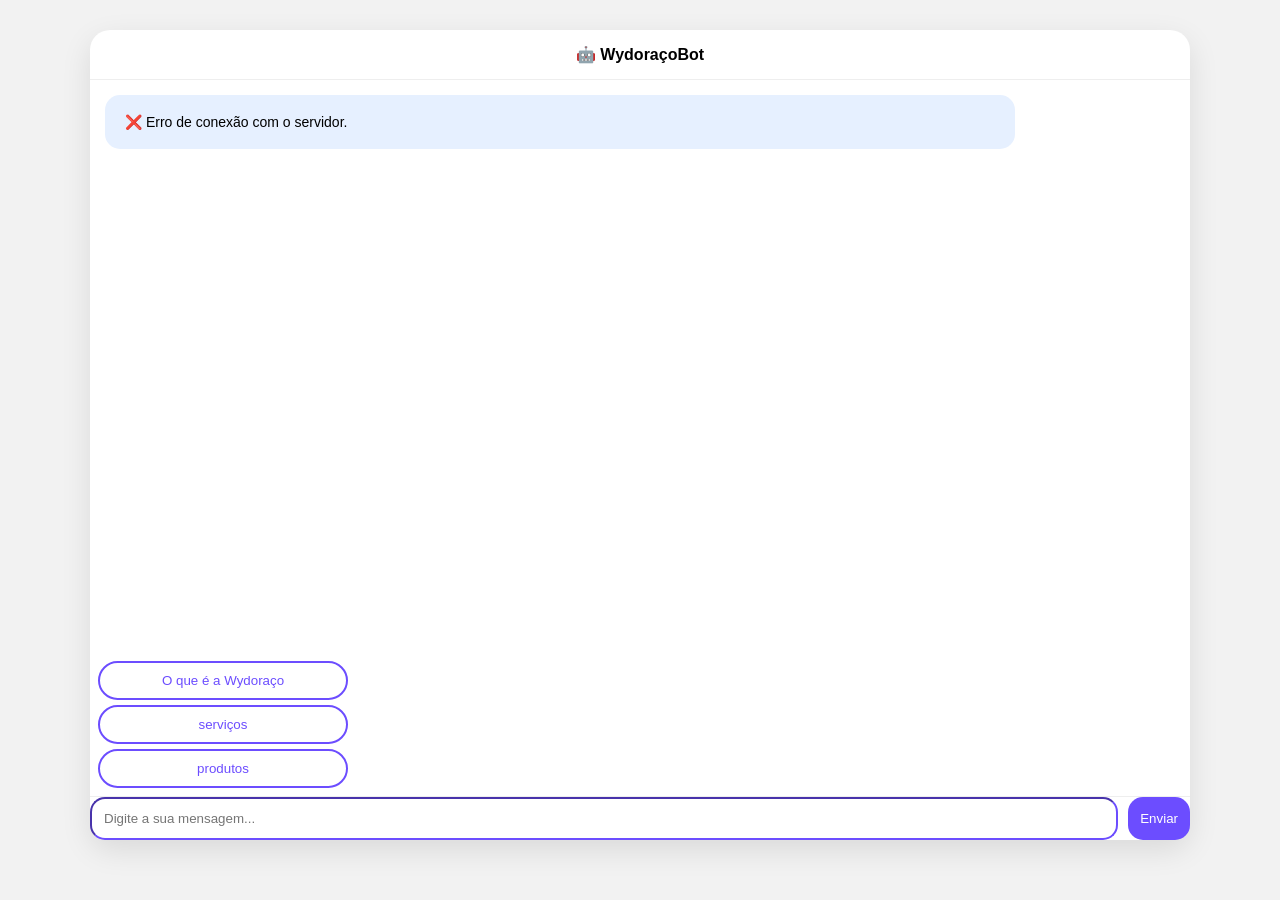
==== index.html @ 4e7fb98c "Initial commit" ====
<!DOCTYPE html>
<html lang="pt">
<head>
    <meta charset="UTF-8">
    <meta name="viewport" content="width=device-width, initial-scale=1.0">
    <title>WydoraçoBot</title>
    <link rel="stylesheet" href="css/index.css">


</head>
<body>
     <!-- Cabeçalho é caixa principal do chat -->
      <div class="chat-container">

         <!-- chat-header onde vai ficar o nome do chat-->
          <header class="chat-header">
                🤖 WydoraçoBot
          </header>

           <!-- Área das mensagens onde vão aparecer elas -->
            <div class="chat-messages" id="chat"></div>

                 <!-- Botões rápidos -->
                  <div class="quick-actions">
                    <button onclick="acaoRapida('O que e a Wydoraco')" id="firstButton"> O que é a Wydoraço

                    </button>

                    <button onclick="acaoRapida('servicos')" id="firstButton">serviços</button>

                    <button onclick="acaoRapida('produtos')" id="firstButton">produtos</button>
                  </div>

                  <!-- Campo de texto onde serão digitado as informações -->
                   <div class="chat-input">
                     <input type="text" id="inputMensagem" placeholder="Digite a sua mensagem...">
                     <button onclick="enviarMensagem()">Enviar</button>

                   </div> 
            </div>

            <script src="js/index.js"></script>
            <!-- Google tag (gtag.js) -->
<script async src="https://www.googletagmanager.com/gtag/js?id=G-2JNBLK88PM"></script>
<script>
  window.dataLayer = window.dataLayer || [];
  function gtag(){dataLayer.push(arguments);}
  gtag('js', new Date());

  gtag('config', 'G-2JNBLK88PM');
</script>
      
</body>
</html>
---- css/index.css ----
*{box-sizing:border-box;font-family:Arial,Helvetica,sans-serif}.digitando{font-style:italic;opacity:.7;animation:piscar 1.4s infinite}@keyframes piscar{0%{opacity:.3}50%{opacity:1}100%{opacity:.3}}@media(max-width: 480){body{background:#f2f2f2;display:flex;justify-content:center;padding:20px}.chat-container{width:100%;max-width:400px;height:90vh;background:#fff;border-radius:20px;display:flex;flex-direction:column;box-shadow:0 10px 30px #0000001a}.chat-header{padding:15px;text-align:center;font-weight:700;border-bottom:1px solid #eee}.chat-messages{flex:1;padding:15px;overflow-y:auto;width:100%}.mensagem{max-width:75%;padding:10px 14px;border-radius:15px;margin-bottom:10px;font-size:14px}.bot{background:#e6f0ff;align-self:flex-start}.usuario{background:#6c4dff;color:#fff;align-self:flex-end}.quick-actions{display:flex;flex-direction:column;gap:4px;padding:4px}#firstButton{width:170px}#firstButton:hover{background-color:#6c4dff;color:#fff}.quick-actions button{border:2px solid #6c4dff;background:transparent;color:#6c4dff;padding:10px;border-radius:20px;cursor:pointer}.chat-input{display:flex;border-top:1px solid #eee}.chat-input input{flex:1;padding:12px;border-radius:15px;border-color:#6c4dff;outline:none}.chat-input button{padding:12px;background:#6c4dff;color:#fff;border:none;cursor:pointer;border-radius:15px;margin-left:10px}}@media(max-width: 600px){body{background:#f2f2f2;display:flex;justify-content:center;padding:20px}.chat-container{width:100%;max-width:580px;height:90vh;background:#fff;border-radius:20px;display:flex;flex-direction:column;box-shadow:0 10px 30px #0000001a}.chat-header{padding:15px;text-align:center;font-weight:700;border-bottom:1px solid #eee}.chat-messages{flex:1;padding:15px;overflow-y:auto;width:100%}.mensagem{max-width:75%;padding:10px 14px;border-radius:15px;margin-bottom:10px;font-size:14px}.bot{background:#e6f0ff;align-self:flex-start}.usuario{background:#6c4dff;color:#fff;align-self:flex-end}.quick-actions{display:flex;flex-direction:column;gap:4px;padding:4px}#firstButton{width:170px}#firstButton:hover{background-color:#6c4dff;color:#fff}.quick-actions button{border:2px solid #6c4dff;background:transparent;color:#6c4dff;padding:10px;border-radius:20px;cursor:pointer}.chat-input{display:flex;border-top:1px solid #eee}.chat-input input{flex:1;padding:12px;border-radius:15px;border-color:#6c4dff;outline:none}.chat-input button{padding:12px;background:#6c4dff;color:#fff;border:none;cursor:pointer;border-radius:15px;margin-left:10px}}@media(max-width: 768px){body{background:#f2f2f2;display:flex;justify-content:center;padding:20px}.chat-container{width:100%;max-width:700px;height:90vh;background:#fff;border-radius:20px;display:flex;flex-direction:column;box-shadow:0 10px 30px #0000001a}.chat-header{padding:15px;text-align:center;font-weight:700;border-bottom:1px solid #eee}.chat-messages{flex:1;padding:15px;overflow-y:auto}.mensagem{max-width:80%;padding:15px 16px;border-radius:15px;margin-bottom:10px;font-size:14px}.bot{background:#e6f0ff;align-self:flex-start}.usuario{background:#6c4dff;color:#fff;align-self:flex-end}.quick-actions{display:flex;flex-direction:column;gap:5px;padding:4px}#firstButton{width:180px}#firstButton:hover{background-color:#6c4dff;color:#fff}.quick-actions button{border:2px solid #6c4dff;background:transparent;color:#6c4dff;padding:10px;border-radius:20px;cursor:pointer}.chat-input{display:flex;border-top:1px solid #eee}.chat-input input{flex:1;padding:12px;border-radius:15px;border-color:#6c4dff;outline:none}.chat-input button{padding:12px;background:#6c4dff;color:#fff;border:none;cursor:pointer;border-radius:15px;margin-left:10px}}@media(max-width:992px){body{background:#f2f2f2;display:flex;justify-content:center;padding:20px}.chat-container{width:100%;max-width:900px;height:90vh;background:#fff;border-radius:20px;display:flex;flex-direction:column;box-shadow:0 10px 30px #0000001a}.chat-header{padding:15px;text-align:center;font-weight:700;border-bottom:1px solid #eee}.chat-messages{flex:1;padding:15px;overflow-y:auto}.mensagem{max-width:83%;padding:17px 18px;border-radius:15px;margin-bottom:10px;font-size:14px}.bot{background:#e6f0ff;align-self:flex-start}.usuario{background:#6c4dff;color:#fff;align-self:flex-end}.quick-actions{display:flex;flex-direction:column;gap:5px;padding:8px}#firstButton{width:190px}#firstButton:hover{background-color:#6c4dff;color:#fff}.quick-actions button{border:2px solid #6c4dff;background:transparent;color:#6c4dff;padding:10px;border-radius:20px;cursor:pointer}.chat-input{display:flex;border-top:1px solid #eee}.chat-input input{flex:1;padding:12px;border-radius:15px;border-color:#6c4dff;outline:none}.chat-input button{padding:12px;background:#6c4dff;color:#fff;border:none;cursor:pointer;border-radius:15px;margin-left:10px}}@media(max-width:1200px){body{background:#f2f2f2;display:flex;justify-content:center;padding:22px}.chat-container{width:100%;max-width:1000px;height:90vh;background:#fff;border-radius:20px;display:flex;flex-direction:column;box-shadow:0 10px 30px #0000001a}.chat-header{padding:15px;text-align:center;font-weight:700;border-bottom:1px solid #eee}.chat-messages{flex:1;padding:15px;overflow-y:auto}.mensagem{max-width:85%;padding:19px 20px;border-radius:15px;margin-bottom:10px;font-size:14px}.bot{background:#e6f0ff;align-self:flex-start}.usuario{background:#6c4dff;color:#fff;align-self:flex-end}.quick-actions{display:flex;flex-direction:column;gap:5px;padding:8px}#firstButton{width:200px}#firstButton:hover{background-color:#6c4dff;color:#fff}.quick-actions button{border:2px solid #6c4dff;background:transparent;color:#6c4dff;padding:10px;border-radius:20px;cursor:pointer}.chat-input{display:flex;border-top:1px solid #eee}.chat-input input{flex:1;padding:12px;border-radius:15px;border-color:#6c4dff;outline:none}.chat-input button{padding:12px;background:#6c4dff;color:#fff;border:none;cursor:pointer;border-radius:15px;margin-left:10px}}@media(max-width:1500px){body{background:#f2f2f2;display:flex;justify-content:center;padding:22px}.chat-container{width:100%;max-width:1100px;height:90vh;background:#fff;border-radius:20px;display:flex;flex-direction:column;box-shadow:0 10px 30px #0000001a}.chat-header{padding:15px;text-align:center;font-weight:700;border-bottom:1px solid #eee}.chat-messages{flex:1;padding:15px;overflow-y:auto}.mensagem{max-width:85%;padding:19px 20px;border-radius:15px;margin-bottom:10px;font-size:14px}.bot{background:#e6f0ff;align-self:flex-start}.usuario{background:#6c4dff;color:#fff;align-self:flex-end}.quick-actions{display:flex;flex-direction:column;gap:5px;padding:8px}#firstButton{width:250px}#firstButton:hover{background-color:#6c4dff;color:#fff}.quick-actions button{border:2px solid #6c4dff;background:transparent;color:#6c4dff;padding:10px;border-radius:20px;cursor:pointer}.chat-input{display:flex;border-top:1px solid #eee}.chat-input input{flex:1;padding:12px;border-radius:15px;border-color:#6c4dff;outline:none}.chat-input button{padding:12px;background:#6c4dff;color:#fff;border:none;cursor:pointer;border-radius:15px;margin-left:10px}}@media(max-width:1800px){body{background:#f2f2f2;display:flex;justify-content:center;padding:22px}.chat-container{width:100%;max-width:1100px;height:90vh;background:#fff;border-radius:20px;display:flex;flex-direction:column;box-shadow:0 10px 30px #0000001a}.chat-header{padding:15px;text-align:center;font-weight:700;border-bottom:1px solid #eee}.chat-messages{flex:1;padding:15px;overflow-y:auto}.mensagem{max-width:85%;padding:19px 20px;border-radius:15px;margin-bottom:10px;font-size:14px}.bot{background:#e6f0ff;align-self:flex-start}.usuario{background:#6c4dff;color:#fff;align-self:flex-end}.quick-actions{display:flex;flex-direction:column;gap:5px;padding:8px}#firstButton{width:250px}#firstButton:hover{background-color:#6c4dff;color:#fff}.quick-actions button{border:2px solid #6c4dff;background:transparent;color:#6c4dff;padding:10px;border-radius:20px;cursor:pointer}.chat-input{display:flex;border-top:1px solid #eee}.chat-input input{flex:1;padding:12px;border-radius:15px;border-color:#6c4dff;outline:none}.chat-input button{padding:12px;background:#6c4dff;color:#fff;border:none;cursor:pointer;border-radius:15px;margin-left:10px}}
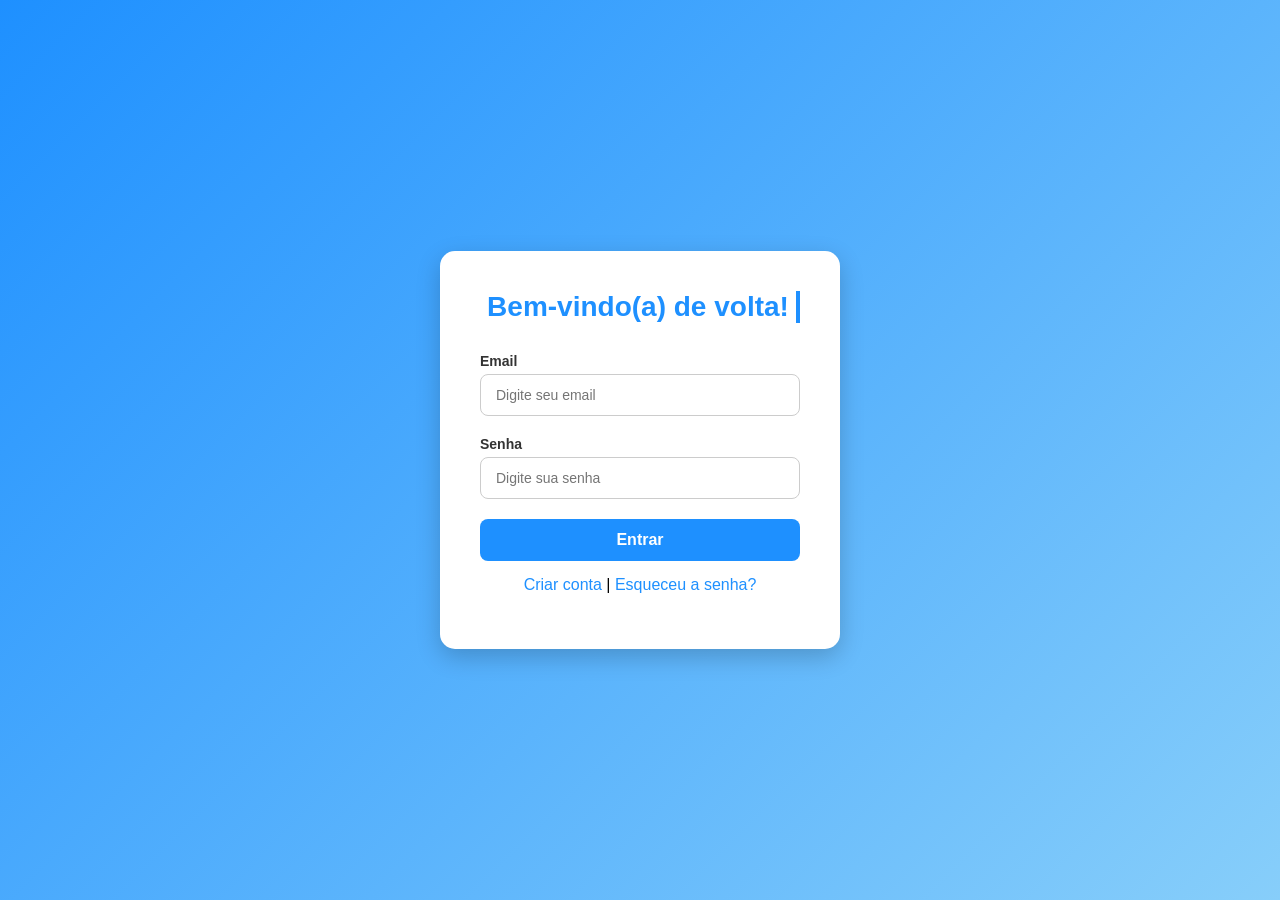
==== commit bdc19749: "melhorias na hospedagem novas atualizações" ====
--- a/index.html
+++ b/index.html
@@ -1,54 +1,36 @@
 <!DOCTYPE html>
 <html lang="pt">
 <head>
-    <meta charset="UTF-8">
-    <meta name="viewport" content="width=device-width, initial-scale=1.0">
-    <title>WydoraçoBot</title>
-    <link rel="stylesheet" href="css/index.css">
+  <meta charset="UTF-8">
+  <meta name="viewport" content="width=device-width, initial-scale=1.0">
+  <title>Login Wydoraço</title>
+  <link rel="stylesheet" href="css/login.css">
+</head>
+<body>
+
+  <div class="container">
+    <h1 class="animated-title">Bem-vindo(a) de volta!</h1>
+
+    <form id="formLogin">
+      <label for="email">Email</label>
+      <input type="email" id="email" placeholder="Digite seu email" required>
+
+      <label for="senha">Senha</label>
+      <input type="password" id="senha" placeholder="Digite sua senha" required>
+
+      <button type="submit">Entrar</button>
+    </form>
+
+    <p style="margin-top:15px;">
+      <a href="cadastro.html" style="color:#1E90FF; text-decoration:none;">Criar conta</a> | 
+      <a href="recuperar.html" style="color:#1E90FF; text-decoration:none;">Esqueceu a senha?</a>
+    </p>
+
+    <div id="mensagem"></div>
+  </div>
 
 
-</head>
-<body>
-     <!-- Cabeçalho é caixa principal do chat -->
-      <div class="chat-container">
+  <script src="js/login.js"></script>
 
-         <!-- chat-header onde vai ficar o nome do chat-->
-          <header class="chat-header">
-                🤖 WydoraçoBot
-          </header>
-
-           <!-- Área das mensagens onde vão aparecer elas -->
-            <div class="chat-messages" id="chat"></div>
-
-                 <!-- Botões rápidos -->
-                  <div class="quick-actions">
-                    <button onclick="acaoRapida('O que e a Wydoraco')" id="firstButton"> O que é a Wydoraço
-
-                    </button>
-
-                    <button onclick="acaoRapida('servicos')" id="firstButton">serviços</button>
-
-                    <button onclick="acaoRapida('produtos')" id="firstButton">produtos</button>
-                  </div>
-
-                  <!-- Campo de texto onde serão digitado as informações -->
-                   <div class="chat-input">
-                     <input type="text" id="inputMensagem" placeholder="Digite a sua mensagem...">
-                     <button onclick="enviarMensagem()">Enviar</button>
-
-                   </div> 
-            </div>
-
-            <script src="js/index.js"></script>
-            <!-- Google tag (gtag.js) -->
-<script async src="https://www.googletagmanager.com/gtag/js?id=G-2JNBLK88PM"></script>
-<script>
-  window.dataLayer = window.dataLayer || [];
-  function gtag(){dataLayer.push(arguments);}
-  gtag('js', new Date());
-
-  gtag('config', 'G-2JNBLK88PM');
-</script>
-      
 </body>
-</html>+</html>
--- a/css/login.css
+++ b/css/login.css
@@ -0,0 +1,117 @@
+/* Reset básico */
+* {
+  margin: 0;
+  padding: 0;
+  box-sizing: border-box;
+  font-family: 'Arial', sans-serif;
+}
+
+body {
+  min-height: 100vh;
+  background: linear-gradient(135deg, #1E90FF, #87CEFA);
+  display: flex;
+  justify-content: center;
+  align-items: center;
+  padding: 20px;
+}
+
+.container {
+  background-color: #ffffff;
+  padding: 40px;
+  border-radius: 15px;
+  box-shadow: 0 8px 25px rgba(0,0,0,0.2);
+  width: 100%;
+  max-width: 400px;
+  text-align: center;
+  transition: all 0.3s ease;
+}
+
+.animated-title {
+  color: #1E90FF;
+  margin-bottom: 30px;
+  font-size: 28px;
+  font-weight: bold;
+  overflow: hidden;
+  white-space: nowrap;
+  border-right: 4px solid #1E90FF;
+  animation: slideIn 1s ease forwards, blinkCursor 0.7s step-end infinite;
+}
+
+@keyframes slideIn {
+  0% { transform: translateX(100%); opacity:0; }
+  100% { transform: translateX(0); opacity:1; }
+}
+
+@keyframes blinkCursor {
+  0%,100% { border-color: transparent; }
+  50% { border-color: #1E90FF; }
+}
+
+label {
+  display: block;
+  text-align: left;
+  margin-bottom: 5px;
+  color: #333;
+  font-weight: 600;
+  font-size: 14px;
+}
+
+input {
+  width: 100%;
+  padding: 12px 15px;
+  margin-bottom: 20px;
+  border: 1px solid #ccc;
+  border-radius: 8px;
+  font-size: 14px;
+  transition: border 0.3s, box-shadow 0.3s;
+}
+
+input:focus {
+  border-color: #1E90FF;
+  box-shadow: 0 0 5px rgba(30,144,255,0.5);
+  outline: none;
+}
+
+button {
+  width: 100%;
+  padding: 12px;
+  background-color: #1E90FF;
+  color: #fff;
+  border: none;
+  border-radius: 8px;
+  font-size: 16px;
+  font-weight: bold;
+  cursor: pointer;
+  transition: background-color 0.3s, transform 0.2s;
+}
+
+button:hover {
+  background-color: #187bcd;
+  transform: scale(1.03);
+}
+
+#mensagem {
+  margin-top: 15px;
+  font-size: 14px;
+  font-weight: bold;
+  color: #ff3333;
+}
+
+#mensagem.sucesso {
+  color: #28a745;
+}
+
+/* Responsivo */
+@media (max-width:768px) {
+  .container { padding:30px; }
+  .animated-title { font-size:24px; }
+  input { padding:10px 12px; font-size:13px; }
+  button { padding:10px; font-size:15px; }
+}
+
+@media (max-width:480px) {
+  .container { padding:20px; }
+  .animated-title { font-size:20px; }
+  input { padding:8px 10px; font-size:12px; }
+  button { padding:10px; font-size:14px; }
+}
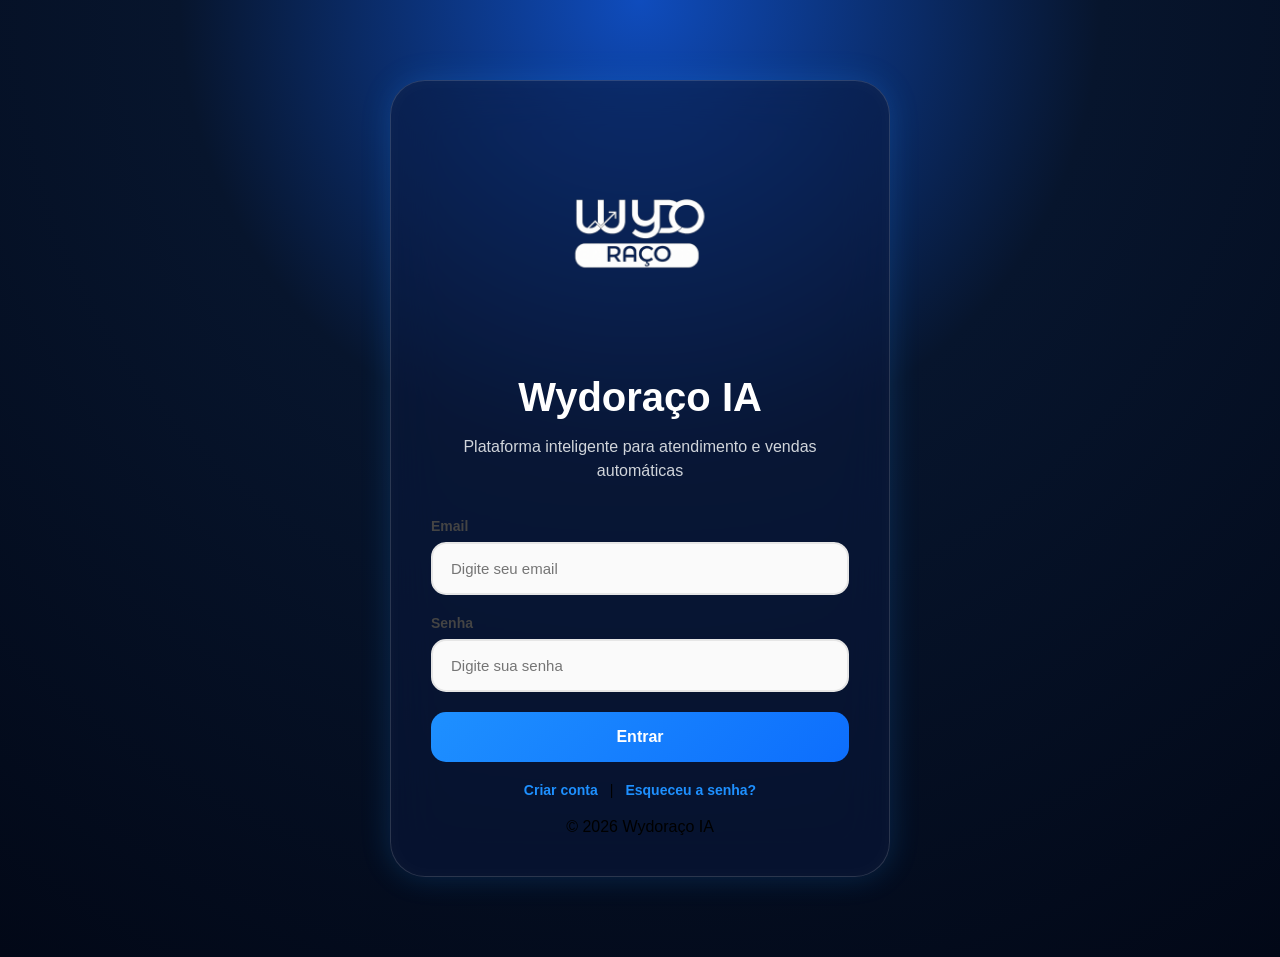
==== commit fd74b3ad: "atualização" ====
--- a/index.html
+++ b/index.html
@@ -1,36 +1,125 @@
-<!DOCTYPE html>
+ <!DOCTYPE html>
 <html lang="pt">
 <head>
-  <meta charset="UTF-8">
-  <meta name="viewport" content="width=device-width, initial-scale=1.0">
-  <title>Login Wydoraço</title>
-  <link rel="stylesheet" href="css/login.css">
+    <meta charset="UTF-8">
+    <meta name="viewport"
+          content="width=device-width, initial-scale=1.0">
+
+    <title>Login - Wydoraço IA</title>
+
+    <link rel="stylesheet" href="css/login.css">
 </head>
-<body>
+ <body>
 
-  <div class="container">
-    <h1 class="animated-title">Bem-vindo(a) de volta!</h1>
+<div class="particles"></div>
+
+<div class="container">
+
+    <div class="logo-area">
+
+        <img
+        src="wydoracoSemFundoPreto.png"
+        class="logo"
+        alt="Wydoraço IA">
+
+        <h1 class="animated-title">
+            Wydoraço IA
+        </h1>
+
+        <p class="subtitle">
+            Plataforma inteligente para atendimento e vendas automáticas
+        </p>
+
+    </div>
 
     <form id="formLogin">
-      <label for="email">Email</label>
-      <input type="email" id="email" placeholder="Digite seu email" required>
 
-      <label for="senha">Senha</label>
-      <input type="password" id="senha" placeholder="Digite sua senha" required>
+        <div class="input-box">
 
-      <button type="submit">Entrar</button>
+            <label>Email</label>
+
+            <div class="input-field">
+
+                <i class="fa-solid fa-envelope"></i>
+
+                <input
+                type="email"
+                id="email"
+                placeholder="Digite seu email"
+                required>
+
+            </div>
+
+        </div>
+
+
+        <div class="input-box">
+
+            <label>Senha</label>
+
+            <div class="input-field">
+
+                <i class="fa-solid fa-lock"></i>
+
+                <input
+                type="password"
+                id="senha"
+                placeholder="Digite sua senha"
+                required>
+
+                <i
+                class="fa-solid fa-eye"
+                id="togglePassword"></i>
+
+            </div>
+
+        </div>
+
+
+        <button
+        id="loginButton"
+        type="submit">
+
+            Entrar
+
+            <i class="fa-solid fa-arrow-right"></i>
+
+        </button>
+
     </form>
 
-    <p style="margin-top:15px;">
-      <a href="cadastro.html" style="color:#1E90FF; text-decoration:none;">Criar conta</a> | 
-      <a href="recuperar.html" style="color:#1E90FF; text-decoration:none;">Esqueceu a senha?</a>
-    </p>
+
+    <div class="links">
+
+        <a href="cadastro.html">
+
+            Criar conta
+
+        </a>
+
+        <span>|</span>
+
+        <a href="recuperar.html">
+
+            Esqueceu a senha?
+
+        </a>
+
+    </div>
+
 
     <div id="mensagem"></div>
-  </div>
 
 
-  <script src="js/login.js"></script>
+    <div class="footer">
+
+        © 2026 Wydoraço IA
+
+    </div>
+
+</div>
+
+<script src="js/login.js"></script>
 
 </body>
-</html>
+</html>
--- a/css/login.css
+++ b/css/login.css
@@ -6,35 +6,102 @@
   font-family: 'Arial', sans-serif;
 }
 
-body {
-  min-height: 100vh;
-  background: linear-gradient(135deg, #1E90FF, #87CEFA);
-  display: flex;
-  justify-content: center;
-  align-items: center;
-  padding: 20px;
-}
-
-.container {
-  background-color: #ffffff;
-  padding: 40px;
-  border-radius: 15px;
-  box-shadow: 0 8px 25px rgba(0,0,0,0.2);
-  width: 100%;
-  max-width: 400px;
-  text-align: center;
-  transition: all 0.3s ease;
-}
-
-.animated-title {
-  color: #1E90FF;
-  margin-bottom: 30px;
-  font-size: 28px;
-  font-weight: bold;
-  overflow: hidden;
-  white-space: nowrap;
-  border-right: 4px solid #1E90FF;
-  animation: slideIn 1s ease forwards, blinkCursor 0.7s step-end infinite;
+ body{
+
+    min-height:100vh;
+
+    background:
+    radial-gradient(circle at top,
+    #0f4cbd,
+    #07152d 40%,
+    #020817);
+
+    display:flex;
+
+    justify-content:center;
+
+    align-items:center;
+
+    padding:40px 20px;
+
+    overflow-y:auto;
+
+}
+
+.logo-area{
+
+margin-bottom:35px;
+
+}
+
+ .container{
+
+    width:100%;
+
+    max-width:500px;
+    padding:40px;
+
+    border-radius:35px;
+
+    background:
+    rgba(10,25,60,.55);
+
+    border:
+
+    1px solid rgba(255,255,255,.15);
+
+    backdrop-filter:blur(25px);
+
+    box-shadow:
+
+    0 0 30px rgba(30,144,255,.2),
+
+    inset 0 0 20px rgba(255,255,255,.03);
+
+    text-align:center;
+
+    position:relative;
+
+    z-index:10;
+
+    max-height:none;
+
+margin:40px 0;
+
+}
+
+
+
+ .animated-title{
+ font-size:40px;
+
+font-weight:700;
+
+color:white;
+
+margin-bottom:15px;
+
+border:none;
+
+animation:none;
+
+}
+
+.subtitle{
+
+color:#d1d5db;
+
+ font-size:16px;
+line-height:1.5;
+
+margin-top:10px;
+
+}
+
+#imagem {
+  position: absolute;
+  top: 20px;
+  left: 20px;
 }
 
 @keyframes slideIn {
@@ -47,58 +114,158 @@
   50% { border-color: #1E90FF; }
 }
 
-label {
-  display: block;
-  text-align: left;
-  margin-bottom: 5px;
-  color: #333;
-  font-weight: 600;
-  font-size: 14px;
-}
-
-input {
-  width: 100%;
-  padding: 12px 15px;
-  margin-bottom: 20px;
-  border: 1px solid #ccc;
-  border-radius: 8px;
-  font-size: 14px;
-  transition: border 0.3s, box-shadow 0.3s;
-}
-
-input:focus {
-  border-color: #1E90FF;
-  box-shadow: 0 0 5px rgba(30,144,255,0.5);
-  outline: none;
-}
-
-button {
-  width: 100%;
-  padding: 12px;
-  background-color: #1E90FF;
-  color: #fff;
-  border: none;
-  border-radius: 8px;
-  font-size: 16px;
-  font-weight: bold;
-  cursor: pointer;
-  transition: background-color 0.3s, transform 0.2s;
-}
-
-button:hover {
-  background-color: #187bcd;
-  transform: scale(1.03);
-}
-
-#mensagem {
-  margin-top: 15px;
-  font-size: 14px;
-  font-weight: bold;
-  color: #ff3333;
-}
-
-#mensagem.sucesso {
-  color: #28a745;
+ label{
+display:block;
+text-align:left;
+margin-bottom:8px;
+color:#444;
+font-weight:600;
+font-size:14px;
+}
+
+ input{
+  width:100%;
+  padding:16px 18px;
+  margin-bottom:20px;
+
+  border:2px solid #e6e6e6;
+  border-radius:15px;
+
+  font-size:15px;
+
+  transition:.3s;
+
+  background:#fafafa;
+}
+
+input:focus{
+  border-color:#1E90FF;
+  box-shadow:0 0 10px rgba(30,144,255,.3);
+}
+
+button{
+  width:100%;
+
+  padding:16px;
+
+  border:none;
+
+  border-radius:15px;
+
+  background:
+  linear-gradient(
+  135deg,
+  #1E90FF,
+  #0d6efd);
+
+  color:white;
+
+  font-size:16px;
+
+  font-weight:700;
+
+  cursor:pointer;
+
+  transition:.3s;
+}
+
+button:hover{
+
+transform:translateY(-2px);
+
+box-shadow:
+0 10px 20px rgba(30,144,255,.4);
+
+}
+
+
+.links{
+
+margin-top:20px;
+
+display:flex;
+
+justify-content:center;
+
+gap:12px;
+
+font-size:14px;
+
+}
+
+.links a{
+
+color:#1E90FF;
+
+text-decoration:none;
+
+font-weight:600;
+
+transition:.3s;
+
+}
+
+.links a:hover{
+
+color:#187bcd;
+
+}
+
+ .logo{
+  
+width:250px;
+margin-bottom:0px;
+}
+
+.logo:hover{
+
+transform:scale(1.05);
+
+}
+
+#mensagem{
+
+margin-top:20px;
+
+font-size:14px;
+
+font-weight:600;
+
+text-align:center;
+
+}
+
+ 
+
+
+@media(max-width:480px){
+
+.container{
+
+padding:25px;
+
+border-radius:20px;
+
+}
+
+.logo{
+
+width:90px;
+
+}
+
+.animated-title{
+
+font-size:24px;
+
+}
+
+button{
+
+padding:14px;
+
+}
+
 }
 
 /* Responsivo */
@@ -108,10 +275,4 @@
   input { padding:10px 12px; font-size:13px; }
   button { padding:10px; font-size:15px; }
 }
-
-@media (max-width:480px) {
-  .container { padding:20px; }
-  .animated-title { font-size:20px; }
-  input { padding:8px 10px; font-size:12px; }
-  button { padding:10px; font-size:14px; }
-}
+ 
